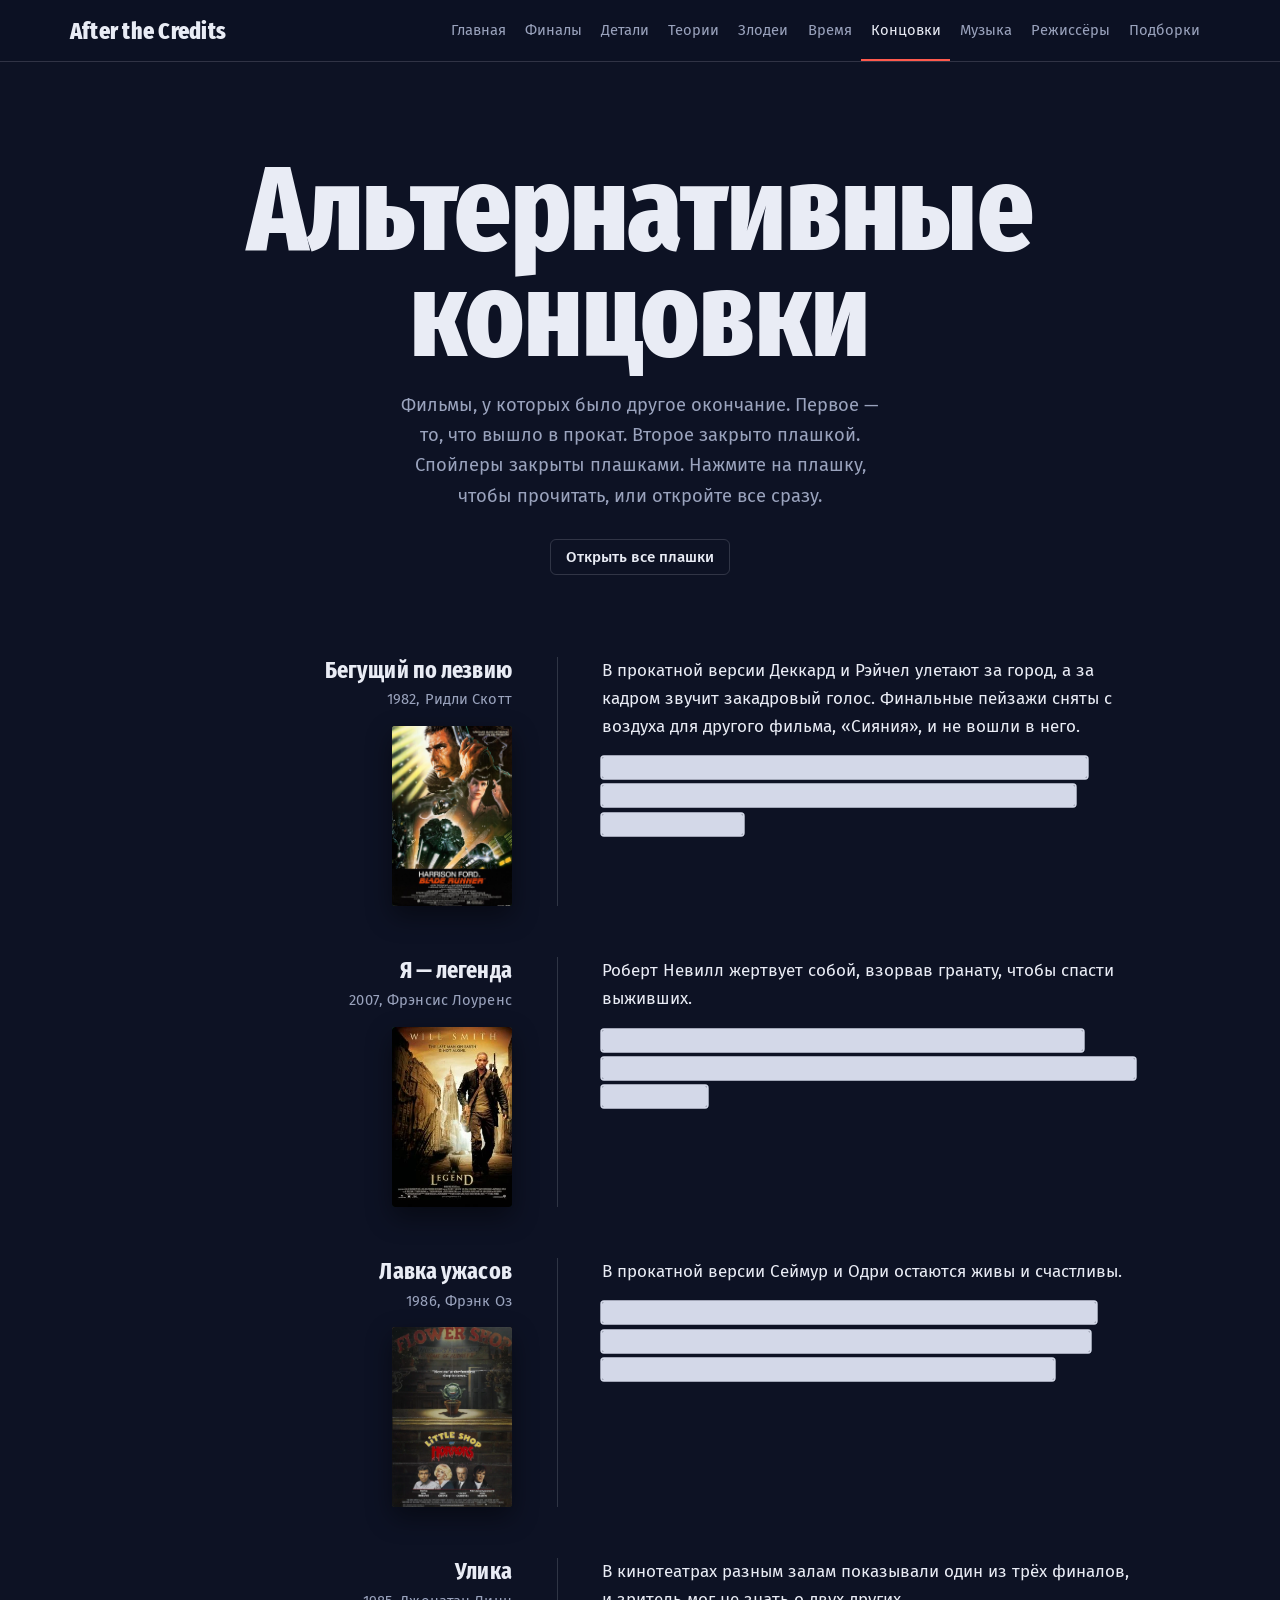
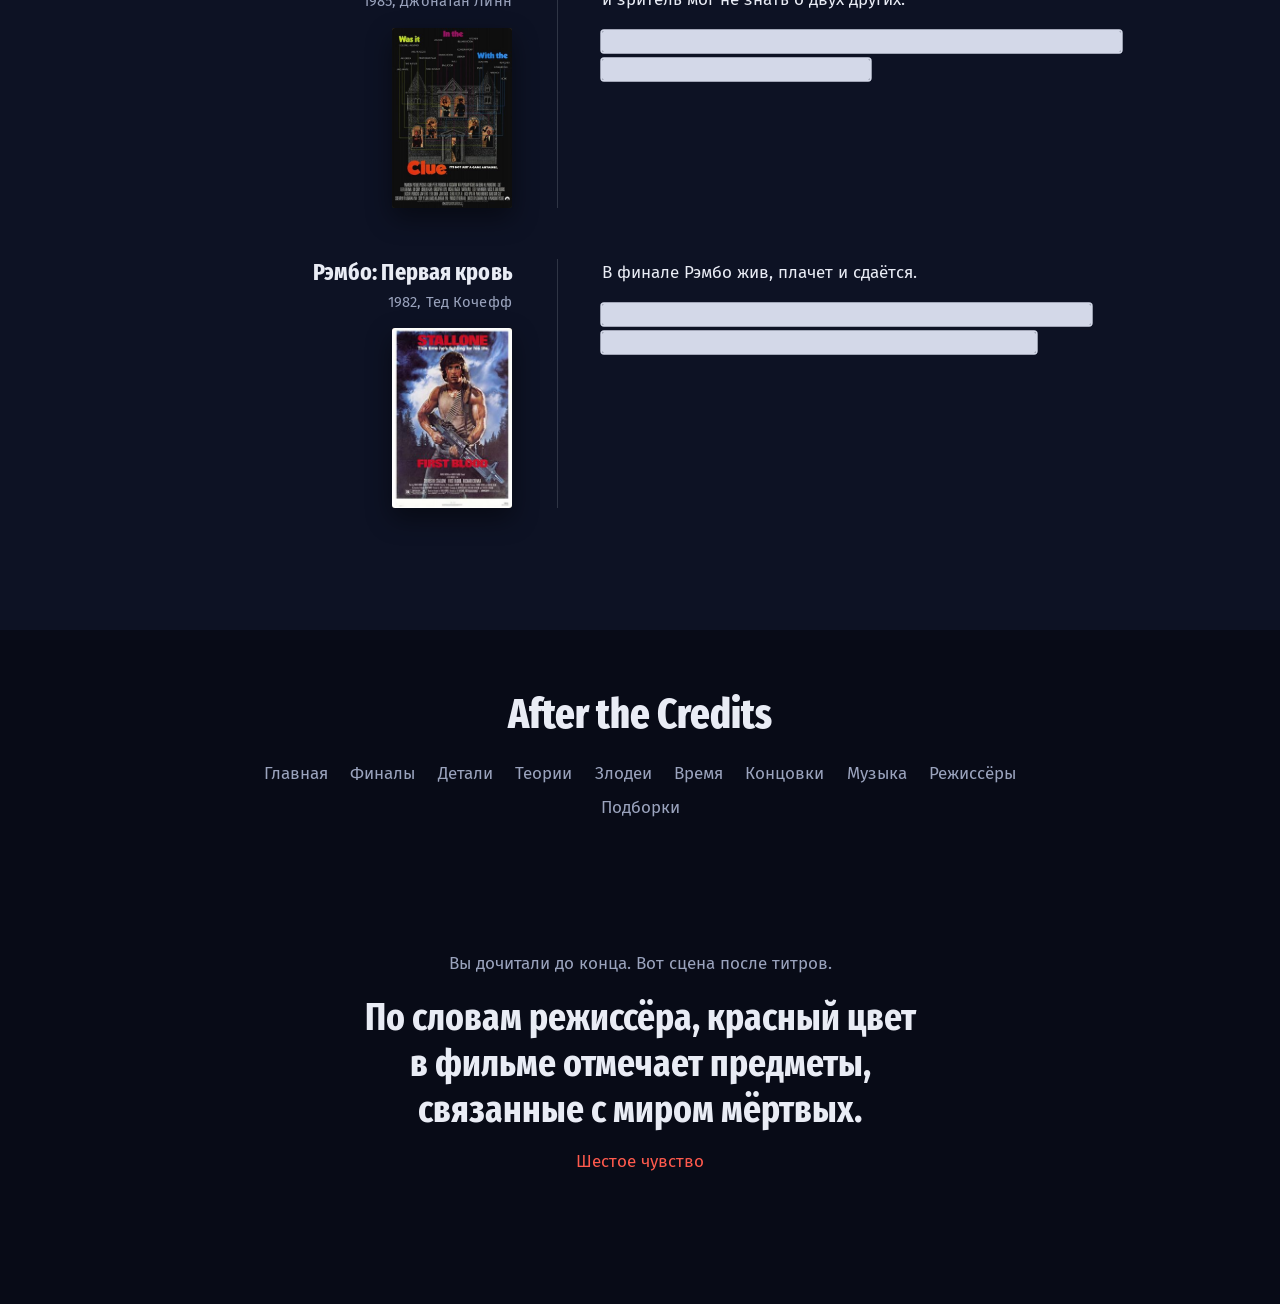
==== alt-endings.html @ 8aa7e372 "first commit" ====
<!DOCTYPE html>
<html lang="ru">
<head>
  <meta charset="UTF-8">
  <meta name="viewport" content="width=device-width, initial-scale=1.0">
  <title>Альтернативные концовки — After the Credits</title>
  <meta name="description" content="Альтернативные концовки известных фильмов: что вышло в прокат и что осталось за кадром.">
  <link rel="preconnect" href="https://fonts.googleapis.com">
  <link rel="preconnect" href="https://fonts.gstatic.com" crossorigin>
  <link rel="stylesheet" href="https://fonts.googleapis.com/css2?family=Fira+Sans+Extra+Condensed:wght@600;700;800&family=Fira+Sans:wght@400;500;600&display=swap">
  <link rel="stylesheet" href="css/style.css">
</head>
<body>
<a class="skip-link" href="#main">К содержимому</a>
<input class="reveal-all" type="checkbox" id="reveal-all" aria-label="Открыть или закрыть все плашки">

<header class="site-header">
  <div class="site-header__inner">
    <a class="site-logo" href="index.html">After the Credits</a>
    <input class="site-nav__check" type="checkbox" id="nav-toggle">
    <label class="site-nav__toggle" for="nav-toggle">Меню</label>
    <nav class="site-nav" aria-label="Разделы сайта">
      <ul class="site-nav__list">
        <li><a class="site-nav__link" href="index.html">Главная</a></li>
        <li><a class="site-nav__link" href="twists.html">Финалы</a></li>
        <li><a class="site-nav__link" href="details.html">Детали</a></li>
        <li><a class="site-nav__link" href="theories.html">Теории</a></li>
        <li><a class="site-nav__link" href="villains.html">Злодеи</a></li>
        <li><a class="site-nav__link" href="time-travel.html">Время</a></li>
        <li><a class="site-nav__link" href="alt-endings.html" aria-current="page">Концовки</a></li>
        <li><a class="site-nav__link" href="soundtracks.html">Музыка</a></li>
        <li><a class="site-nav__link" href="directors.html">Режиссёры</a></li>
        <li><a class="site-nav__link" href="lists.html">Подборки</a></li>
      </ul>
    </nav>
  </div>
</header>

<main id="main">

  <header class="page-head">
    <h1 class="page-title">Альтернативные концовки</h1>
    <p class="page-lede">Фильмы, у которых было другое окончание. Первое — то, что вышло в прокат. Второе закрыто плашкой. Спойлеры закрыты плашками. Нажмите на плашку, чтобы прочитать, или откройте все сразу.</p>
    <div class="page-tools">
      <label class="chip reveal-btn" for="reveal-all"><span class="reveal-btn__off">Открыть все плашки</span><span class="reveal-btn__on">Закрыть все плашки</span></label>
    </div>
  </header>

  <div class="credit-list">
    <div class="credit">
      <div class="credit__role">
        Бегущий по лезвию
        <span class="credit__meta">1982, Ридли Скотт</span>
        <span class="cover" style="--hue:87"><span class="cover__label">Бегущий по лезвию</span><span class="cover__img" style="background-image:url(img/posters/blade-runner.jpg)"></span></span>
      </div>
      <div class="credit__body">
        <p>В прокатной версии Деккард и Рэйчел улетают за город, а за кадром звучит закадровый голос. Финальные пейзажи сняты с воздуха для другого фильма, «Сияния», и не вошли в него.</p>
        <p><input class="spoiler__check" type="checkbox" id="s1" aria-label="Спойлер: показать или скрыть"><label class="spoiler__text" for="s1">Режиссёрская версия 1992 года убирает закадровый голос и счастливый финал. В Final Cut 2007 года автор доводит эту версию до конца.</label></p>
      </div>
    </div>
    <div class="credit">
      <div class="credit__role">
        Я — легенда
        <span class="credit__meta">2007, Фрэнсис Лоуренс</span>
        <span class="cover" style="--hue:157"><span class="cover__label">Я — легенда</span><span class="cover__img" style="background-image:url(img/posters/i-am-legend.jpg)"></span></span>
      </div>
      <div class="credit__body">
        <p>Роберт Невилл жертвует собой, взорвав гранату, чтобы спасти выживших.</p>
        <p><input class="spoiler__check" type="checkbox" id="s2" aria-label="Спойлер: показать или скрыть"><label class="spoiler__text" for="s2">В альтернативном финале Невилл понимает, что «тёмные» разумны и пришли за своей. Он отпускает захваченную женщину, и они уходят.</label></p>
      </div>
    </div>
    <div class="credit">
      <div class="credit__role">
        Лавка ужасов
        <span class="credit__meta">1986, Фрэнк Оз</span>
        <span class="cover" style="--hue:31"><span class="cover__label">Лавка ужасов</span><span class="cover__img" style="background-image:url(img/posters/little-shop-of-horrors.jpg)"></span></span>
      </div>
      <div class="credit__body">
        <p>В прокатной версии Сеймур и Одри остаются живы и счастливы.</p>
        <p><input class="spoiler__check" type="checkbox" id="s3" aria-label="Спойлер: показать или скрыть"><label class="spoiler__text" for="s3">Снятый финал мрачнее: Одри и Сеймур погибают, а растения захватывают мир. Зрители на показах его не приняли, и его восстановили в режиссёрской версии много лет спустя.</label></p>
      </div>
    </div>
    <div class="credit">
      <div class="credit__role">
        Улика
        <span class="credit__meta">1985, Джонатан Линн</span>
        <span class="cover" style="--hue:33"><span class="cover__label">Улика</span><span class="cover__img" style="background-image:url(img/posters/clue.jpg)"></span></span>
      </div>
      <div class="credit__body">
        <p>В кинотеатрах разным залам показывали один из трёх финалов, и зритель мог не знать о двух других.</p>
        <p><input class="spoiler__check" type="checkbox" id="s4" aria-label="Спойлер: показать или скрыть"><label class="spoiler__text" for="s4">На видео и в телеверсиях финалов обычно несколько, и можно сравнить, кто виновен в каждом.</label></p>
      </div>
    </div>
    <div class="credit">
      <div class="credit__role">
        Рэмбо: Первая кровь
        <span class="credit__meta">1982, Тед Кочефф</span>
        <span class="cover" style="--hue:23"><span class="cover__label">Рэмбо: Первая кровь</span><span class="cover__img" style="background-image:url(img/posters/first-blood.jpg)"></span></span>
      </div>
      <div class="credit__body">
        <p>В финале Рэмбо жив, плачет и сдаётся.</p>
        <p><input class="spoiler__check" type="checkbox" id="s5" aria-label="Спойлер: показать или скрыть"><label class="spoiler__text" for="s5">В романе Дэвида Моррелла Рэмбо погибает. Похожий финал сняли и для фильма, но его заменили после показов.</label></p>
      </div>
    </div>
  </div>

</main>

<footer class="site-footer">
  <p class="site-footer__title">After the Credits</p>
  <nav class="site-footer__links" aria-label="Все страницы">
    <a href="index.html">Главная</a>
    <a href="twists.html">Финалы</a>
    <a href="details.html">Детали</a>
    <a href="theories.html">Теории</a>
    <a href="villains.html">Злодеи</a>
    <a href="time-travel.html">Время</a>
    <a href="alt-endings.html">Концовки</a>
    <a href="soundtracks.html">Музыка</a>
    <a href="directors.html">Режиссёры</a>
    <a href="lists.html">Подборки</a>
  </nav>
  
</footer>

<aside class="stinger">
  <p class="stinger__label">Вы дочитали до конца. Вот сцена после титров.</p>
  <p class="stinger__text">По словам режиссёра, красный цвет в фильме отмечает предметы, связанные с миром мёртвых.</p>
  <p class="stinger__film">Шестое чувство</p>
</aside>

</body>
</html>
---- css/style.css ----
:root {
  --screen: #0d1224;       
  --deep: #080b17;         
  --raised: #151b36;       
  --paper: #e9ecf5;        
  --muted: #9aa3bd;        
  --amber: #ff5a4d;        
  --bar: #d3d8e8;          
  --line: rgba(233, 236, 245, .16);

  --font-display: "Fira Sans Extra Condensed", "Arial Narrow", "Roboto Condensed", "DejaVu Sans Condensed", sans-serif;
  --font-text: "Fira Sans", system-ui, -apple-system, "Segoe UI", Roboto, Arial, sans-serif;

  --gutter: clamp(1.25rem, 3.5vw, 3rem);   
  --page-width: 1040px;
}


*,
*::before,
*::after { box-sizing: border-box; }

html {
  -webkit-text-size-adjust: 100%;
  scroll-behavior: smooth;
}

body {
  margin: 0;
  background: var(--screen);
  color: var(--paper);
  font: 400 1.0625rem/1.65 var(--font-text);
}

h1, h2, h3, p, ul, dl, dd { margin: 0; }
ul { padding: 0; list-style: none; }
a { color: inherit; }

:focus-visible {
  outline: 2px solid var(--amber);
  outline-offset: 3px;
}

.skip-link {
  position: absolute;
  left: 1rem;
  top: -4rem;
  z-index: 50;
  padding: .6rem 1rem;
  background: var(--amber);
  color: #1a1200;
  text-decoration: none;
  transition: top .2s;
}
.skip-link:focus { top: 1rem; }


.site-header {
  position: sticky;
  top: 0;
  z-index: 20;
  background: rgba(13, 18, 36, .94);
  backdrop-filter: blur(8px);
  border-bottom: 1px solid var(--line);
}

.site-header__inner {
  display: flex;
  flex-wrap: wrap;
  align-items: center;
  justify-content: space-between;
  gap: 0 1.5rem;
  max-width: 1180px;
  margin: 0 auto;
  padding: 0 1.25rem;
}

.site-logo {
  padding: 1rem 0;
  font: 800 1.5rem/1 var(--font-display);
  letter-spacing: .01em;
  text-decoration: none;
}


.site-nav__check,
.site-nav__toggle { display: none; }

.site-nav__list {
  display: flex;
  flex-wrap: wrap;
}

.site-nav__link {
  display: block;
  padding: 1.1rem .6rem;
  border-bottom: 2px solid transparent;
  color: var(--muted);
  font-size: .92rem;
  text-decoration: none;
  transition: color .2s;
}

.site-nav__link:hover { color: var(--paper); }

.site-nav__link[aria-current="page"] {
  color: var(--paper);
  border-bottom-color: var(--amber);
}


.page-head {
  padding: clamp(3rem, 8vw, 6rem) 1.25rem clamp(2rem, 5vw, 3.5rem);
  text-align: center;
}

.page-title {
  font: 800 clamp(2.4rem, 10vw, 7.5rem)/.88 var(--font-display);
  letter-spacing: -.005em;
  overflow-wrap: anywhere;
  hyphens: auto;
}

.page-lede {
  max-width: 48ch;
  margin: 1.25rem auto 0;
  color: var(--muted);
  font-size: 1.15rem;
}

.page-tools {
  display: flex;
  flex-wrap: wrap;
  justify-content: center;
  gap: .75rem;
  margin-top: 1.75rem;
  padding: 0 1.25rem;
}

.section-title {
  margin: 4.5rem 0 1rem;
  padding: 0 1.25rem;
  text-align: center;
  font: 700 clamp(2rem, 5vw, 2.8rem)/1 var(--font-display);
}


.hero {
  position: relative;
  display: grid;
  place-items: center;
  min-height: calc(100vh - 58px);
  min-height: calc(100svh - 58px);
  padding: 4rem 1.25rem;
  overflow: hidden;
  background: radial-gradient(ellipse at 50% 30%, #1b2552 0%, var(--screen) 64%);
}

.hero__inner {
  width: 100%;
  max-width: var(--page-width);
}

.hero__title {
  text-align: center;
  font: 800 clamp(3.6rem, 13vw, 9.5rem)/.86 var(--font-display);
  letter-spacing: -.005em;
  overflow-wrap: anywhere;
  animation: fade-in 1.2s 3.6s both;
}

.hero__lede {
  max-width: 46ch;
  margin: 1.5rem auto 3rem;
  text-align: center;
  color: var(--muted);
  font-size: 1.15rem;
  animation: fade-in 1.2s 4s both;
}

.hero__roll { animation: roll-up 5s cubic-bezier(.16, .7, .2, 1) both; }

@keyframes roll-up {
  from { transform: translateY(80vh); }
  to   { transform: none; }
}

@keyframes fade-in {
  from { opacity: 0; }
  to   { opacity: 1; }
}


.strip {
  display: flex;
  gap: 1.1rem;
  max-width: var(--page-width);
  margin: 0 auto;
  padding: 1rem 1.25rem 1.5rem;
  overflow-x: auto;
  scroll-snap-type: x proximity;
}

.strip__item {
  flex: 0 0 auto;
  width: 150px;
  text-decoration: none;
  scroll-snap-align: start;
}

.strip__title {
  display: block;
  margin-top: .6rem;
  color: var(--muted);
  font-size: .95rem;
  transition: color .2s;
}

.strip__item:hover .strip__title { color: var(--paper); }
.strip .cover { --cover-w: 150px; margin: 0; }


.credit-list {
  max-width: var(--page-width);
  margin: 0 auto;
  padding: 0 1.25rem;
}

.credit {
  display: grid;
  grid-template-columns: minmax(0, 1fr) minmax(0, 1.4fr);
  padding: 1.6rem 0;
}

.credit__role {
  padding-right: var(--gutter);
  text-align: right;
  font: 700 1.5rem/1.1 var(--font-display);
  letter-spacing: .005em;
}

.credit__meta {
  display: block;
  margin-top: .4rem;
  color: var(--muted);
  font: 400 .92rem/1.4 var(--font-text);
}

.credit__body {
  padding-left: var(--gutter);
  border-left: 1px solid var(--line);
  transition: border-color .2s;
}

.credit__body > * { max-width: 60ch; }
.credit__body > * + * { margin-top: .85rem; }

.credit__kind {
  color: var(--amber);
  font-weight: 600;
}


.credit--link {
  padding: 1rem;
  margin: 0 -1rem;
  border-radius: 6px;
  text-decoration: none;
  transition: background-color .2s;
}

.credit--link .credit__role { font-size: 1.35rem; transition: color .2s; }
.credit--link:hover { background: var(--raised); }
.credit--link:hover .credit__role,
.credit--link:focus-visible .credit__role { color: var(--amber); }

/* Список «за / против» внутри теории */
.facts dt {
  margin-top: .9rem;
  color: var(--amber);
  font-weight: 600;
}
.facts dd { color: var(--paper); }


.cover {
  position: relative;
  display: block;
  width: var(--cover-w, 120px);
  aspect-ratio: 2 / 3;
  overflow: hidden;
  border-radius: 3px;
  background: linear-gradient(160deg, hsl(var(--hue) 45% 30%), hsl(calc(var(--hue) + 40) 55% 12%));
  box-shadow: 0 10px 26px rgba(0, 0, 0, .45);
}

.cover--portrait {
  --cover-w: 190px;
  aspect-ratio: 4 / 5;
}

.cover__label {
  position: absolute;
  inset: 0;
  display: grid;
  place-items: center;
  padding: .7rem;
  text-align: center;
  color: rgba(233, 236, 245, .88);
  font: 700 1.05rem/1.1 var(--font-display);
}

.cover__img {
  position: absolute;
  inset: 0;
  background: center / cover no-repeat;
}

.credit__role .cover { margin: 1rem 0 0 auto; }


.spoiler__check {
  position: absolute;
  width: 1px;
  height: 1px;
  opacity: 0;
}

.spoiler__text {
  border-radius: 2px;
  background: var(--bar);
  box-shadow: 0 0 0 .1em var(--bar);  
  color: transparent;
  cursor: pointer;
  user-select: none;
  -webkit-box-decoration-break: clone;
  box-decoration-break: clone;
  transition: color .35s, background-color .35s, box-shadow .35s;
}

.spoiler__text:hover {
  background: var(--amber);
  box-shadow: 0 0 0 .1em var(--amber);
}


.spoiler__check:checked + .spoiler__text,
.reveal-all:checked ~ main .spoiler__text {
  background: transparent;
  box-shadow: none;
  color: var(--paper);
  user-select: text;
}

.spoiler__check:focus-visible + .spoiler__text {
  outline: 2px solid var(--amber);
  outline-offset: 3px;
}


.reveal-all {
  position: absolute;
  width: 1px;
  height: 1px;
  opacity: 0;
}

.reveal-btn__on { display: none; }
.reveal-all:checked ~ main .reveal-btn__on { display: inline; }
.reveal-all:checked ~ main .reveal-btn__off { display: none; }

.reveal-all:checked ~ main .reveal-btn {
  border-color: var(--amber);
  background: var(--amber);
  color: #1a1200;
}

.reveal-all:focus-visible ~ main .reveal-btn {
  outline: 2px solid var(--amber);
  outline-offset: 3px;
}

.spoiler-demo { margin-top: .85rem; }


.chip {
  position: relative;
  display: inline-block;
  padding: .5rem .95rem;
  border: 1px solid var(--line);
  border-radius: 6px;
  color: var(--paper);
  font: 500 .95rem var(--font-text);
  cursor: pointer;
  transition: border-color .2s, background-color .2s, color .2s;
}

.chip:hover { border-color: var(--muted); }

.chip input {
  position: absolute;
  inset: 0;
  margin: 0;
  opacity: 0;
  cursor: pointer;
}

.chip:has(input:checked) {
  border-color: var(--amber);
  background: var(--amber);
  color: #1a1200;
}

.chip:has(input:focus-visible) {
  outline: 2px solid var(--amber);
  outline-offset: 3px;
}


.filter:has(input[value="frame"]:checked)      .credit:not([data-tags~="frame"]),
.filter:has(input[value="sound"]:checked)      .credit:not([data-tags~="sound"]),
.filter:has(input[value="prop"]:checked)       .credit:not([data-tags~="prop"]),
.filter:has(input[value="signature"]:checked)  .credit:not([data-tags~="signature"]),
.filter:has(input[value="loop"]:checked)       .credit:not([data-tags~="loop"]),
.filter:has(input[value="branch"]:checked)     .credit:not([data-tags~="branch"]),
.filter:has(input[value="relativity"]:checked) .credit:not([data-tags~="relativity"]),
.filter:has(input[value="inversion"]:checked)  .credit:not([data-tags~="inversion"]),
.filter:has(input[value="mind"]:checked)       .credit:not([data-tags~="mind"]),
.filter:has(input[value="scary"]:checked)      .credit:not([data-tags~="scary"]),
.filter:has(input[value="sad"]:checked)        .credit:not([data-tags~="sad"]),
.filter:has(input[value="time"]:checked)       .credit:not([data-tags~="time"]) {
  display: none;
}


.vote {
  display: flex;
  flex-wrap: wrap;
  gap: .6rem;
  margin-top: 1.2rem;
}

.credit:has(input[value="yes"]:checked) .credit__body { border-left-color: var(--amber); }


.site-footer {
  margin-top: 6rem;
  padding: 4rem 1.25rem 3rem;
  background: var(--deep);
  text-align: center;
}

.site-footer__title { font: 800 2.6rem/1 var(--font-display); }

.site-footer__links {
  display: flex;
  flex-wrap: wrap;
  justify-content: center;
  gap: .4rem 1.4rem;
  max-width: 760px;
  margin: 1.5rem auto 0;
}

.site-footer__links a { color: var(--muted); text-decoration: none; }
.site-footer__links a:hover { color: var(--paper); text-decoration: underline; }

.site-footer__note {
  max-width: 56ch;
  margin: 1.5rem auto 0;
  color: var(--muted);
  font-size: .9rem;
}

.stinger {
  padding: 5rem 1.25rem 8rem;
  background: var(--deep);
  text-align: center;
}

.stinger__label { margin-bottom: 1rem; color: var(--muted); }

.stinger__text {
  max-width: 28ch;
  margin: 0 auto;
  font: 700 clamp(1.6rem, 4vw, 2.4rem)/1.2 var(--font-display);
}

.stinger__film { margin-top: 1rem; color: var(--amber); }


@media (max-width: 1100px) {
  
  .site-nav__check {
    display: block;
    position: absolute;
    width: 1px;
    height: 1px;
    opacity: 0;
  }

  .site-nav__toggle {
    display: block;
    padding: .6rem 0;
    color: var(--paper);
    font: 500 1rem var(--font-text);
    cursor: pointer;
  }

  .site-nav__check:focus-visible + .site-nav__toggle {
    outline: 2px solid var(--amber);
    outline-offset: 3px;
  }

  .site-nav { display: none; width: 100%; }
  .site-nav__check:checked ~ .site-nav { display: block; }
  .site-nav__list { flex-direction: column; padding-bottom: .75rem; }
  .site-nav__link { padding: .7rem 0; border-bottom: 0; font-size: 1rem; }
  .site-nav__link[aria-current="page"] { color: var(--amber); }
}

@media (max-width: 720px) {
  .credit { grid-template-columns: 1fr; padding: 1.3rem 0; }
  .credit__role { padding: 0 0 .6rem; text-align: left; }
  .credit__role .cover { margin: .9rem 0 0; }
  .credit__body { padding-left: 0; border-left: 0; }
  .credit--link { margin: 0 -.5rem; padding: .9rem .5rem; }
}

@media (prefers-reduced-motion: reduce) {
  html { scroll-behavior: auto; }
  .hero__roll,
  .hero__title,
  .hero__lede { animation: none; }
  .spoiler__text { transition: none; }
}
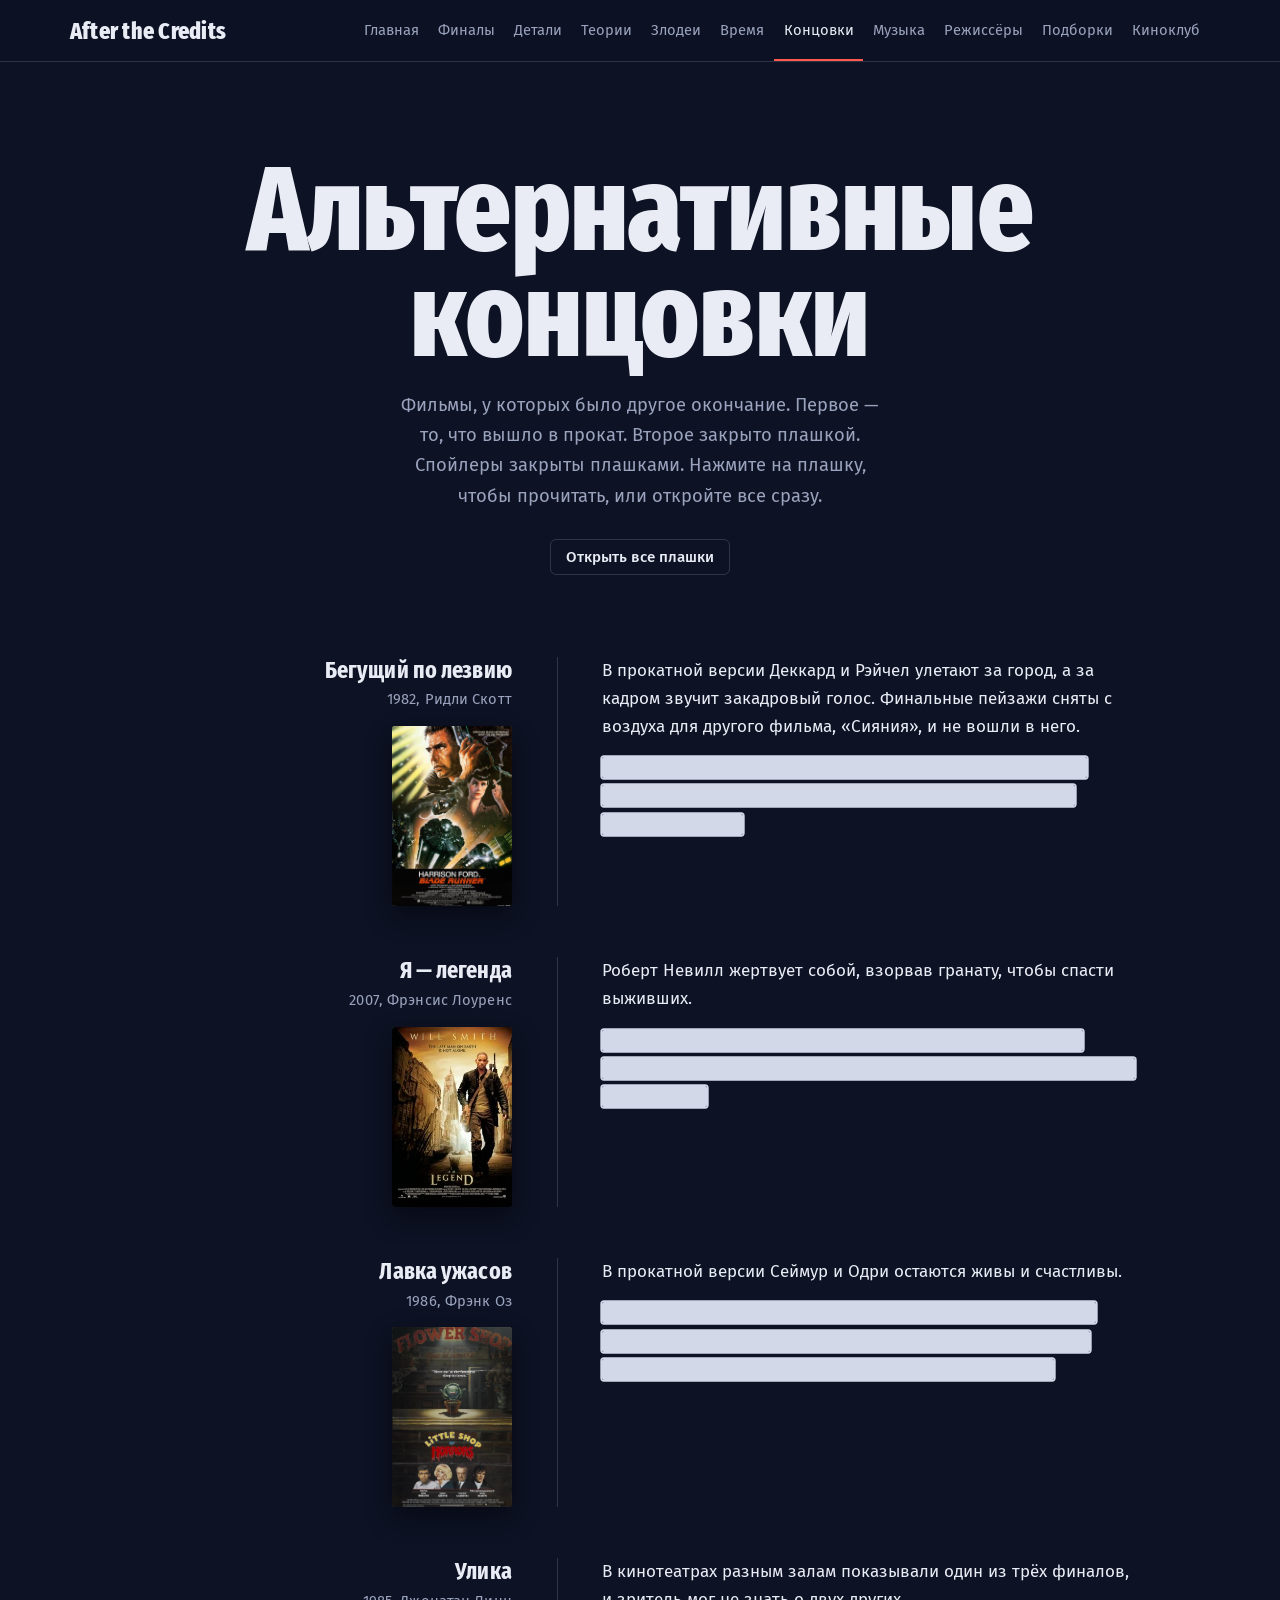
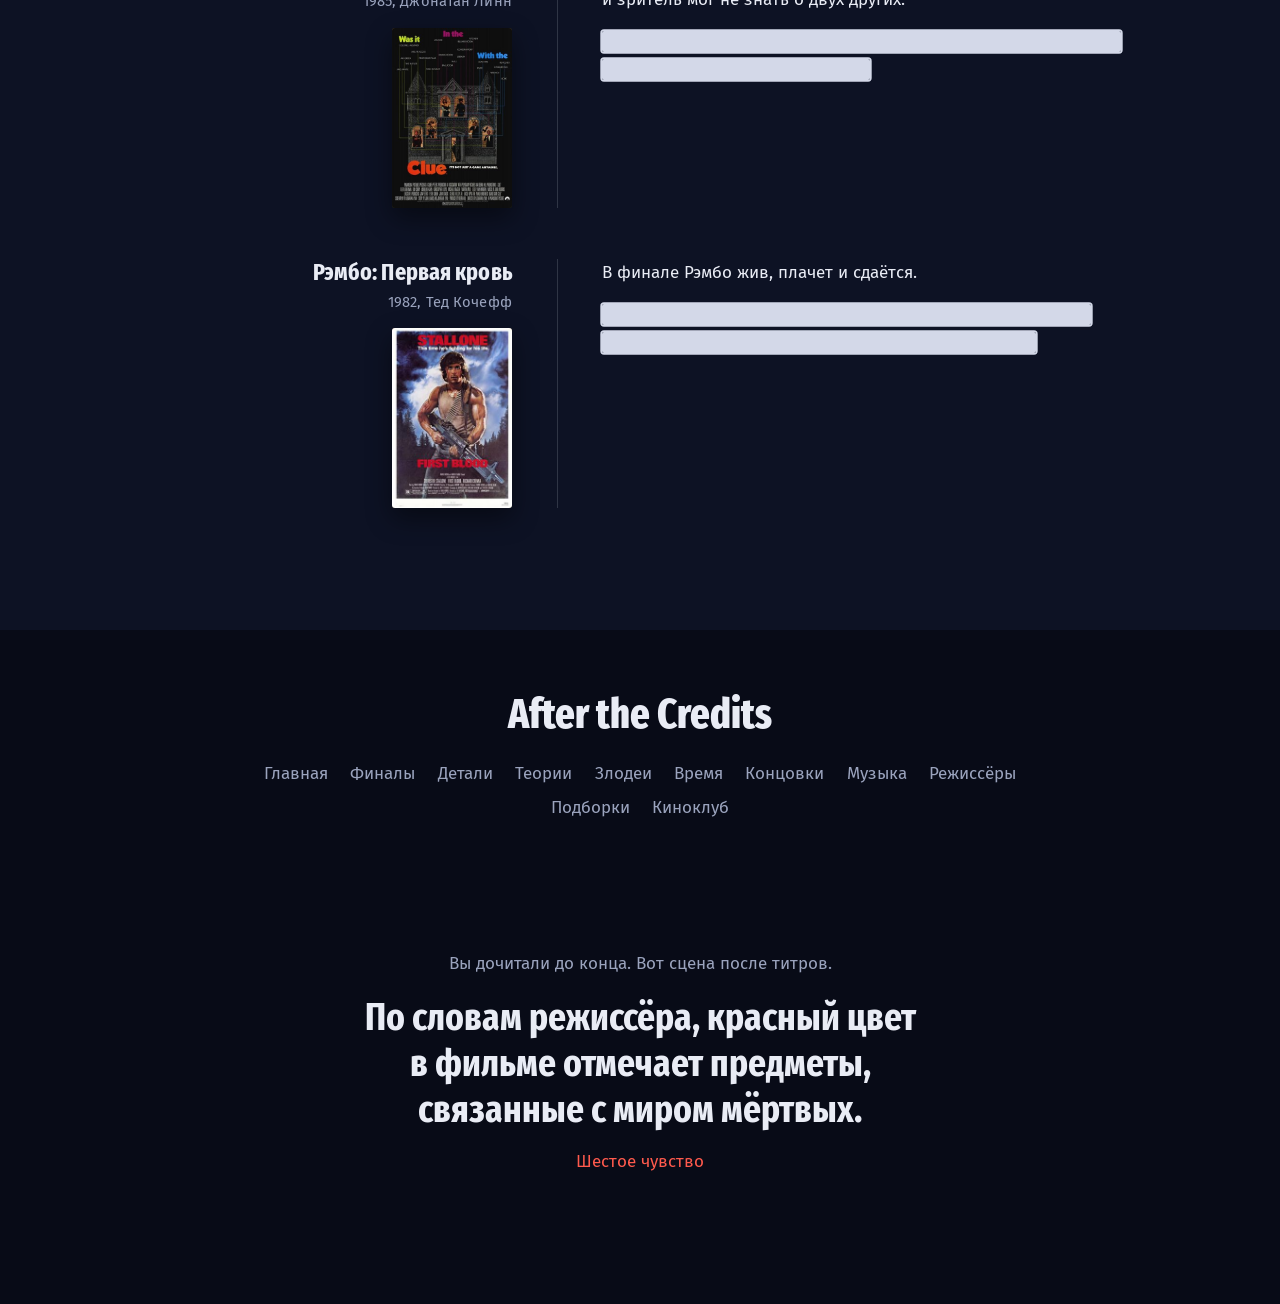
==== commit 38febc3d: "valid" ====
--- a/alt-endings.html
+++ b/alt-endings.html
@@ -31,6 +31,7 @@
         <li><a class="site-nav__link" href="soundtracks.html">Музыка</a></li>
         <li><a class="site-nav__link" href="directors.html">Режиссёры</a></li>
         <li><a class="site-nav__link" href="lists.html">Подборки</a></li>
+        <li><a class="site-nav__link" href="club.html">Киноклуб</a></li>
       </ul>
     </nav>
   </div>
@@ -119,6 +120,8 @@
     <a href="soundtracks.html">Музыка</a>
     <a href="directors.html">Режиссёры</a>
     <a href="lists.html">Подборки</a>
+    <a href="club.html">Киноклуб</a>
+   
   </nav>
   
 </footer>
--- a/css/style.css
+++ b/css/style.css
@@ -518,6 +518,18 @@
   .site-nav__link[aria-current="page"] { color: var(--amber); }
 }
 
+.form {
+  max-width: 34rem;
+  margin: 0 auto;
+  padding: 0 var(--gutter) 2rem;
+}
+.form__field { margin-bottom: 1.5rem; }
+.form__label {
+  display: block;
+  margin-bottom: .4rem;
+  font-weight: 600;
+}
+
 @media (max-width: 720px) {
   .credit { grid-template-columns: 1fr; padding: 1.3rem 0; }
   .credit__role { padding: 0 0 .6rem; text-align: left; }
@@ -533,3 +545,53 @@
   .hero__lede { animation: none; }
   .spoiler__text { transition: none; }
 }
+
+
+.form {
+  max-width: 34rem;
+  margin: 0 auto;
+  padding: 0 var(--gutter) 2rem;
+}
+.form__field { margin-bottom: 1.5rem; }
+.form__label {
+  display: block;
+  margin-bottom: .4rem;
+  font-weight: 600;
+}
+.form__input {
+  width: 100%;
+  padding: .75rem .9rem;
+  border: 1px solid var(--line);
+  border-radius: 6px;
+  background: var(--raised);
+  color: var(--paper);
+  font: inherit;
+}
+.form__input::placeholder { color: var(--muted); opacity: .7; }
+.form__input:focus-visible { outline: 2px solid var(--amber); outline-offset: 2px; }
+.form__input[aria-invalid="true"] { border-color: #ff6b6b; }
+.form__input[aria-invalid="false"] { border-color: #5fd38d; }
+.form__hint {
+  margin-top: .35rem;
+  color: var(--muted);
+  font-size: .9rem;
+}
+.form__error {
+  margin-top: .35rem;
+  color: #ff8b8b;
+  font-size: .95rem;
+}
+.form__error:empty { display: none; }
+.form__submit {
+  padding: .8rem 1.8rem;
+  border: 0;
+  border-radius: 6px;
+  background: var(--amber);
+  color: var(--deep);
+  font: 700 1rem var(--font-text);
+  cursor: pointer;
+}
+.form__submit:hover { filter: brightness(1.1); }
+.form__submit:focus-visible { outline: 2px solid var(--paper); outline-offset: 3px; }
+.form__result { margin-top: 1.25rem; }
+.form__result--ok { color: #5fd38d; font-weight: 600; }
